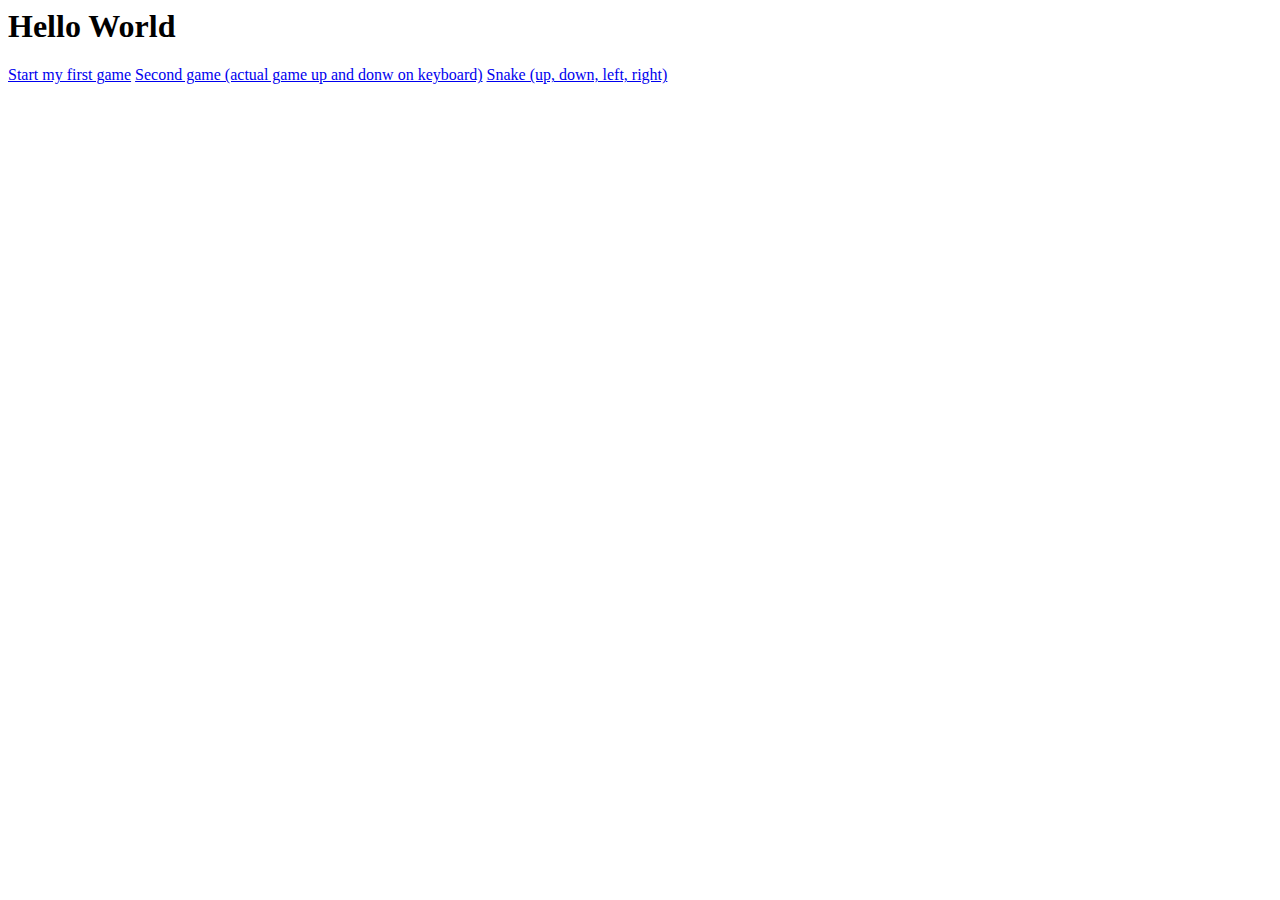
==== index.html @ 864d76a1 "added game of snake.js" ====
<html>
    <head>
        <meta charset="utf-8" />
        <title>My Git Hub page</title>
    </head>
    <body>
        <h1>Hello World</h1>
        <a href="pokus1.html">Start my first game</a> 
        <a href="pokus2.html">Second game (actual game up and donw on keyboard)</a> 
        <a href="pokus3.html">Snake (up, down, left, right)</a> 
    </body>
</html>
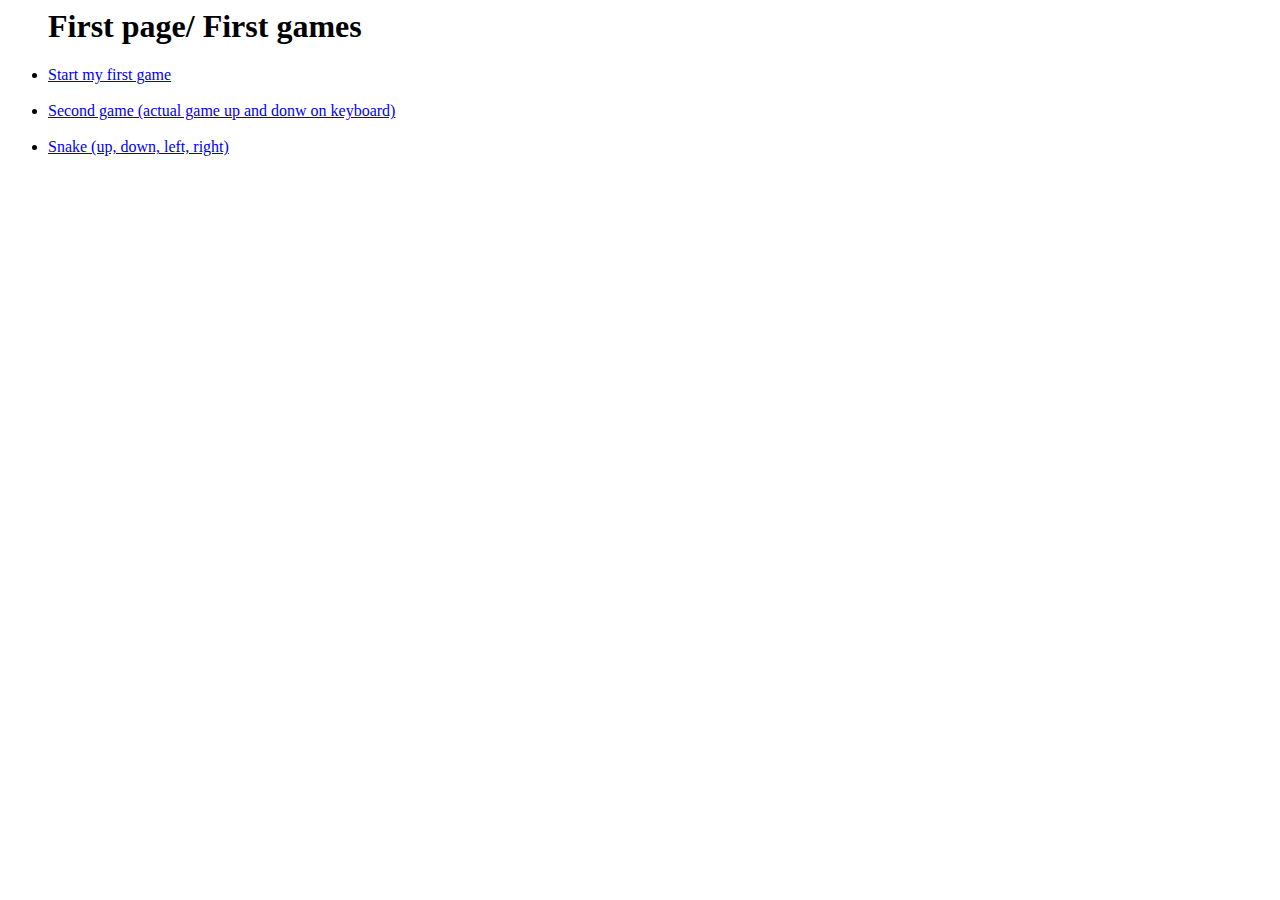
==== commit 0bb07bfa: "changed look of first page" ====
--- a/index.html
+++ b/index.html
@@ -4,9 +4,11 @@
         <title>My Git Hub page</title>
     </head>
     <body>
-        <h1>Hello World</h1>
-        <a href="pokus1.html">Start my first game</a> 
-        <a href="pokus2.html">Second game (actual game up and donw on keyboard)</a> 
-        <a href="pokus3.html">Snake (up, down, left, right)</a> 
+        <ul>
+        <h1>First page/ First games</h1>
+        <li><a href="pokus1.html">Start my first game</a> </li></br>
+        <li><a href="pokus2.html">Second game (actual game up and donw on keyboard)</a></li></br> 
+        <li><a href="pokus3.html">Snake (up, down, left, right)</a> </li></br>
+        </ul>
     </body>
 </html>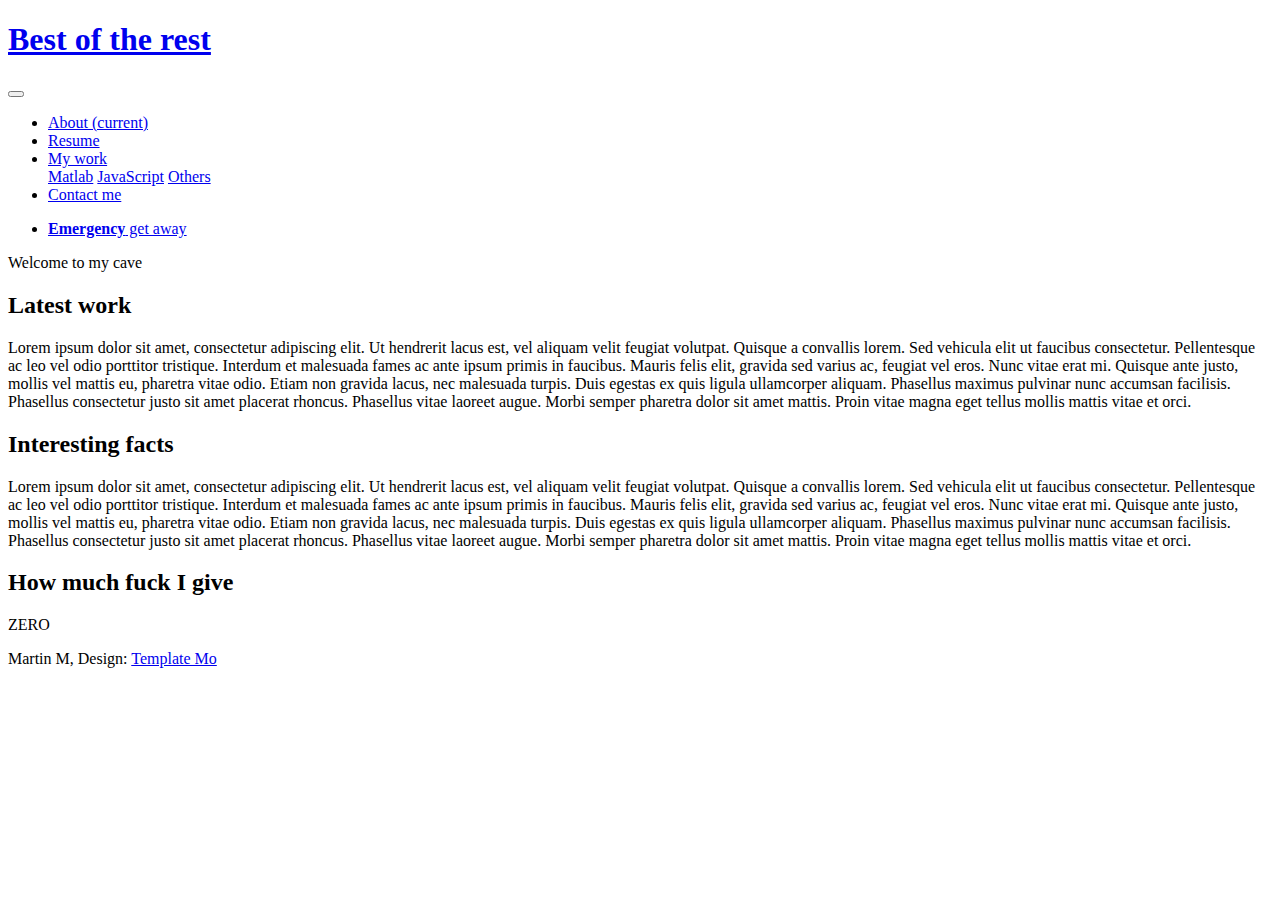
==== commit 7d64bfc9: "initial commit of new pages" ====
--- a/index.html
+++ b/index.html
@@ -1,14 +1,134 @@
-<html>
-    <head>
-        <meta charset="utf-8" />
-        <title>My Git Hub page</title>
-    </head>
-    <body>
-        <ul>
-        <h1>First page/ First games</h1>
-        <li><a href="pokus1.html">Start my first game</a> </li></br>
-        <li><a href="pokus2.html">Second game (actual game up and donw on keyboard)</a></li></br> 
-        <li><a href="pokus3.html">Snake (up, down, left, right)</a> </li></br>
-        </ul>
-    </body>
+<!DOCTYPE html>
+<html lang="en">
+
+<head>
+    <meta charset="UTF-8">
+    <meta name="viewport" content="width=device-width, initial-scale=1.0">
+    <meta http-equiv="X-UA-Compatible" content="ie=edge">
+    <title>Martin M page</title>
+    <link rel="stylesheet" href="https://fonts.googleapis.com/css?family=Roboto:400,700">
+    <!-- https://fonts.google.com/specimen/Roboto -->
+    <link rel="stylesheet" href="css/fontawesome.min.css">
+    <!-- https://fontawesome.com/ -->
+    <link rel="stylesheet" href="css/bootstrap.min.css">
+    <!-- https://getbootstrap.com/ -->
+    <link rel="stylesheet" href="css/templatemo-style.css">
+    <!--
+	Product Admin CSS Template
+	https://templatemo.com/tm-524-product-admin
+	-->
+</head>
+
+<body id="AboutPage">
+    <div class="" id="home">
+        <nav class="navbar navbar-expand-xl">
+            <div class="container h-100">
+                <a class="navbar-brand" href="index.html">
+                    <h1 class="tm-site-title mb-0">Best of the rest</h1>
+                </a>
+                <button class="navbar-toggler ml-auto mr-0" type="button" data-toggle="collapse" data-target="#navbarSupportedContent"
+                    aria-controls="navbarSupportedContent" aria-expanded="false" aria-label="Toggle navigation">
+                    <i class="fas fa-bars tm-nav-icon"></i>
+                </button>
+
+                <div class="collapse navbar-collapse" id="navbarSupportedContent">
+                    <ul class="navbar-nav mx-auto h-100">
+                        <li class="nav-item">
+                            <a class="nav-link active" href="#">
+                                <i class="fas fa-user"></i>
+                                About
+                                <span class="sr-only">(current)</span>
+                            </a>
+                        </li>
+                        
+                        <li class="nav-item">
+                            <a class="nav-link" href="resume.html">
+                                <i class="fas fa-file-alt"></i>
+                                Resume
+                            </a>
+                        </li>
+                        <li class="nav-item dropdown">
+
+                            <a class="nav-link dropdown-toggle" href="#" id="navbarDropdown" role="button" data-toggle="dropdown"
+                                aria-haspopup="true" aria-expanded="false">
+                                <i class="fas fa-cog"></i>
+                                <span>
+                                    My work <i class="fas fa-angle-down"></i>
+                                </span>
+                            </a>
+                            <div class="dropdown-menu" aria-labelledby="navbarDropdown">
+                                <a class="dropdown-item" href="matlab.html">Matlab</a>
+                                <a class="dropdown-item" href="#">JavaScript</a>
+                                <a class="dropdown-item" href="#">Others</a>
+                            </div>
+                        </li>
+                        <li class="nav-item">
+                            <a class="nav-link" href="contactMe.html">
+                                <i class="far fa-user"></i>
+                                Contact me
+                            </a>
+                        </li>
+                    </ul>
+                    <ul class="navbar-nav">
+                        <li class="nav-item">
+                            <a class="nav-link d-block" href="https://www.google.com/search?q=sleepy+cute+cats&tbm=isch&ved=2ahUKEwihsr_kl_vuAhUMihoKHTbCCQUQ2-cCegQIABAA&oq=sleepy+cute+cats&gs_lcp=CgNpbWcQAzIECAAQEzoICAAQBxAeEBM6BggAEAcQHjoICAAQCBAHEB5QhFBY3GFg3GNoAXAAeACAAWKIAbEEkgEBOJgBAKABAaoBC2d3cy13aXotaW1nwAEB&sclient=img&ei=120yYOHqJ4yUaraEpyg&bih=1086&biw=1920&client=firefox-b-d">
+                                <b>Emergency</b> get away
+                            </a>
+                        </li>
+                    </ul>
+                </div>
+            </div>
+
+        </nav>
+        <div class="container">
+            <div class="row">
+                <div class="col">
+                    <p class="text-white mt-5 mb-5">Welcome to my cave</p>
+                </div>
+            </div>
+            <!-- row -->
+            <div class="row tm-content-row">
+                <div class="col-sm-12 col-md-12 col-lg-6 col-xl-6 tm-block-col">
+                    <div class="tm-bg-primary-dark tm-block">
+                        <h2 class="tm-block-title">Latest work</h2>
+                        <p class="text-white mt-5 mb-5">Lorem ipsum dolor sit amet, consectetur adipiscing elit. Ut hendrerit lacus est, vel aliquam velit feugiat volutpat. Quisque a convallis lorem. Sed vehicula elit ut faucibus consectetur. Pellentesque ac leo vel odio porttitor tristique. Interdum et malesuada fames ac ante ipsum primis in faucibus. Mauris felis elit, gravida sed varius ac, feugiat vel eros. Nunc vitae erat mi. Quisque ante justo, mollis vel mattis eu, pharetra vitae odio. Etiam non gravida lacus, nec malesuada turpis. Duis egestas ex quis ligula ullamcorper aliquam. Phasellus maximus pulvinar nunc accumsan facilisis. Phasellus consectetur justo sit amet placerat rhoncus. Phasellus vitae laoreet augue. Morbi semper pharetra dolor sit amet mattis. Proin vitae magna eget tellus mollis mattis vitae et orci. </p>
+                    </div>
+                </div>
+                <div class="col-sm-12 col-md-12 col-lg-6 col-xl-6 tm-block-col">
+                    <div class="tm-bg-primary-dark tm-block">
+                        <h2 class="tm-block-title">Interesting facts</h2>
+                        <p class="text-white mt-5 mb-5">Lorem ipsum dolor sit amet, consectetur adipiscing elit. Ut hendrerit lacus est, vel aliquam velit feugiat volutpat. Quisque a convallis lorem. Sed vehicula elit ut faucibus consectetur. Pellentesque ac leo vel odio porttitor tristique. Interdum et malesuada fames ac ante ipsum primis in faucibus. Mauris felis elit, gravida sed varius ac, feugiat vel eros. Nunc vitae erat mi. Quisque ante justo, mollis vel mattis eu, pharetra vitae odio. Etiam non gravida lacus, nec malesuada turpis. Duis egestas ex quis ligula ullamcorper aliquam. Phasellus maximus pulvinar nunc accumsan facilisis. Phasellus consectetur justo sit amet placerat rhoncus. Phasellus vitae laoreet augue. Morbi semper pharetra dolor sit amet mattis. Proin vitae magna eget tellus mollis mattis vitae et orci. </p>
+                    </div>
+                </div>
+                <div class="col-sm-12 col-md-12 col-lg-6 col-xl-6 tm-block-col">
+                    <div class="tm-bg-primary-dark tm-block tm-block-taller">
+                        <h2 class="tm-block-title">How much fuck I give</h2>
+                        <div id="pieChartContainer">
+                            <p class="text-white mt-5 mb-5">ZERO</p>
+                        </div>                        
+                    </div>
+                </div>
+            </div>
+        </div>
+        <footer class="tm-footer row tm-mt-small">
+            <div class="col-12 font-weight-light">
+                <p class="text-right text-white mb-0 px-4 small">
+                    Martin M,
+                    Design: <a rel="nofollow noopener" href="https://templatemo.com" class="tm-footer-link">Template Mo</a>
+                </p>
+            </div>
+        </footer>
+    </div>
+
+    <script src="js/jquery-3.3.1.min.js"></script>
+    <!-- https://jquery.com/download/ -->
+    <script src="js/moment.min.js"></script>
+    <!-- https://momentjs.com/ -->
+    <script src="js/Chart.min.js"></script>
+    <!-- http://www.chartjs.org/docs/latest/ -->
+    <script src="js/bootstrap.min.js"></script>
+    <!-- https://getbootstrap.com/ -->
+    <script src="js/tooplate-scripts.js"></script>
+</body>
+
 </html>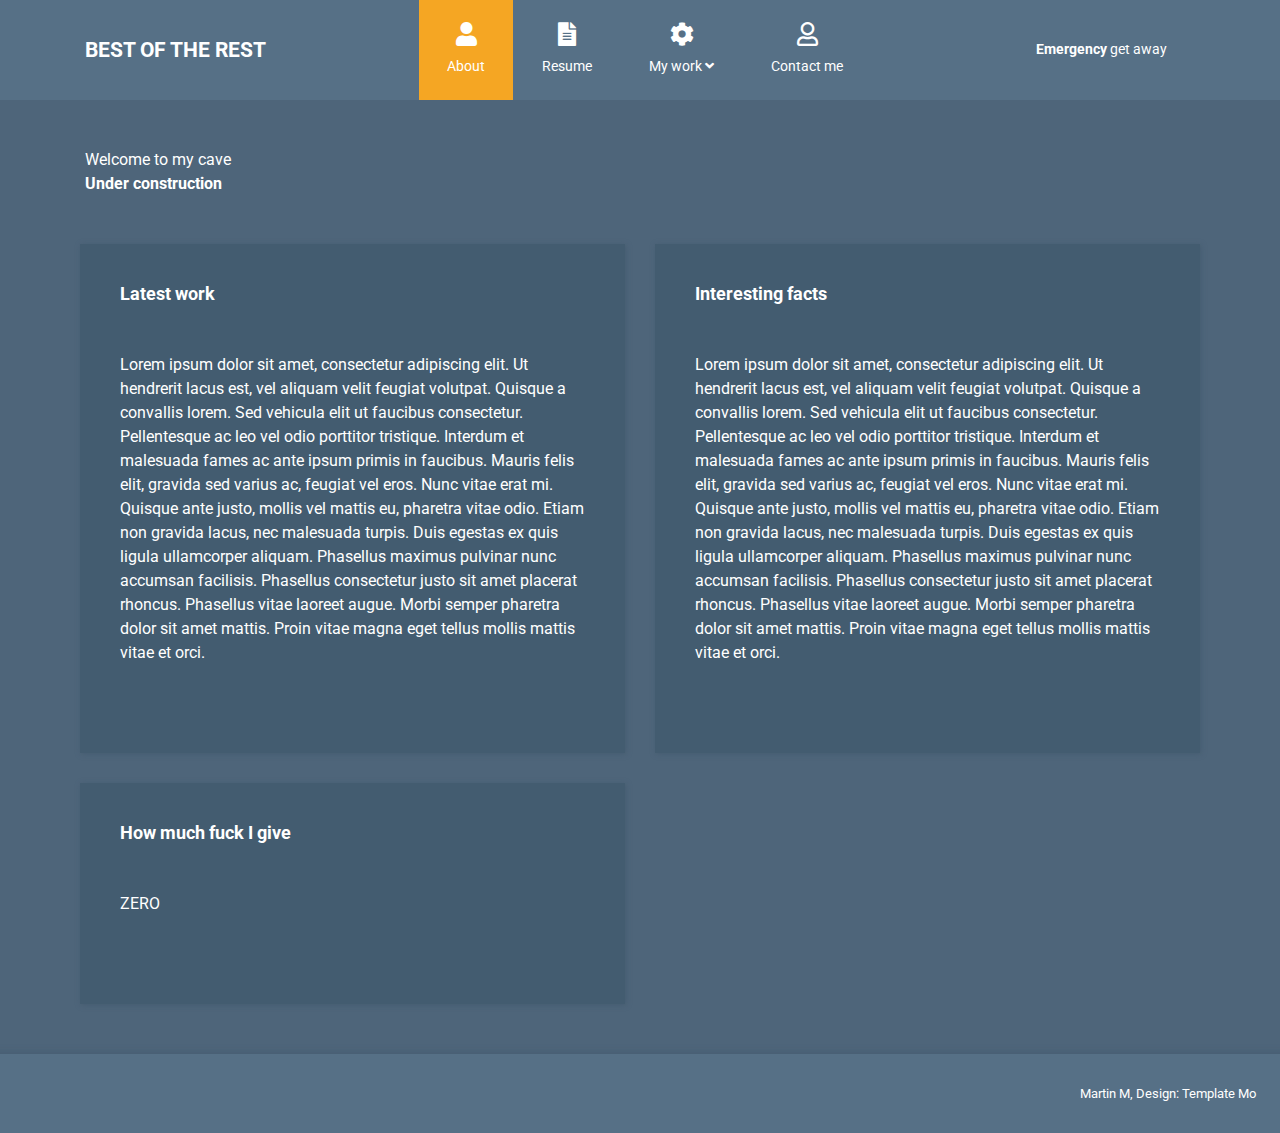
==== commit efdcc4e6: "added contact form and now testing it" ====
--- a/index.html
+++ b/index.html
@@ -83,7 +83,7 @@
         <div class="container">
             <div class="row">
                 <div class="col">
-                    <p class="text-white mt-5 mb-5">Welcome to my cave</p>
+                    <p class="text-white mt-5 mb-5">Welcome to my cave<br><b>Under construction</b> </p>
                 </div>
             </div>
             <!-- row -->
--- a/css/templatemo-style.css
+++ b/css/templatemo-style.css
@@ -0,0 +1,709 @@
+/*
+
+Product Admin CSS Template
+
+https://templatemo.com/tm-524-product-admin
+
+*/
+
+html {
+  font-size: 16px;
+  overflow-x: hidden;
+}
+body {
+  font-family: Roboto, Helvetica, Arial, sans-serif;
+  background-color: #4e657a;
+  overflow-x: hidden;
+}
+a {
+  transition: all 0.3s ease;
+}
+a:focus,
+a:hover {
+  text-decoration: none;
+}
+button:focus {
+  outline: 0;
+}
+.navbar-brand {
+  display: flex;
+  align-items: center;
+}
+.tm-site-icon {
+  color: #656565;
+}
+.tm-site-title {
+  display: inline-block;
+  text-transform: uppercase;
+  font-size: 1.3rem;
+  font-weight: 700;
+  color: #fff;
+}
+.navbar {
+  height: 100px;
+  background-color: #567086;
+  padding: 0;
+}
+.navbar .container {
+  position: relative;
+}
+.tm-logout-icon {
+  font-size: 1.5em;
+}
+.tm-mt-big {
+  margin-top: 57px;
+}
+.tm-mb-big {
+  margin-bottom: 60px;
+}
+.tm-mt-small {
+  margin-top: 20px;
+}
+.tm-block-col {
+  margin-bottom: 30px;
+}
+.tm-block {
+  padding: 40px;
+  -webkit-box-shadow: 1px 1px 5px 0 #455c71;
+  -moz-box-shadow: 1px 1px 5px 0 #455c71;
+  box-shadow: 1px 1px 5px 0 #455c71;
+  min-height: 150px;
+  height: 100%;
+  max-height: 800px;
+}
+.tm-block-avatar,
+.tm-block-settings {
+  max-height: none;
+}
+.tm-block-avatar {
+  height: auto;
+}
+.tm-block-h-auto {
+  min-height: 1px;
+  max-height: none;
+  height: auto;
+}
+.tm-block-scroll {
+  overflow-y: scroll;
+}
+.tm-block-overflow {
+  overflow: hidden;
+}
+.tm-block-title {
+  font-size: 1.1rem;
+  font-weight: 700;
+  color: #fff;
+  margin-bottom: 30px;
+}
+.nav-link {
+  color: #fff;
+  height: 100%;
+  display: flex;
+  align-items: center;
+  justify-content: center;
+  flex-direction: column;
+  font-size: 90%;
+}
+.nav-link > i {
+  margin-bottom: 10px;
+  margin-right: 0;
+  font-size: 1.5rem;
+}
+.dropdown-item,
+.nav-link {
+  padding: 15px 20px;
+}
+.dropdown-menu {
+  font-size: 90%;
+  color: #fff;
+  background-color: #567086;
+  border-radius: 0;
+  padding-top: 10px;
+  padding-bottom: 10px;
+  min-width: auto;
+}
+.dropdown-item {
+  color: #fff;
+  padding: 15px 30px;
+}
+.navbar-nav .active > .nav-link,
+.navbar-nav .nav-link.active {
+  background-color: #f5a623;
+  color: #fff;
+}
+.navbar-nav .nav-link.active i {
+  color: #fff;
+}
+.dropdown-item:focus,
+.dropdown-item:hover {
+  background-color: #567086;
+}
+.navbar-nav a:hover,
+.navbar-nav a:hover i {
+  color: #f5a623;
+}
+.nav-item {
+  text-align: center;
+}
+.nav-item:last-child {
+  margin-right: 0;
+}
+.dropdown-toggle::after {
+  display: none;
+}
+.dropdown-menu {
+  margin-top: 0;
+  border: 0;
+}
+.tm-content-row {
+  justify-content: space-between;
+  margin-left: -20px;
+  margin-right: -20px;
+}
+.tm-col {
+  padding-left: 20px;
+  padding-right: 20px;
+  margin-bottom: 50px;
+}
+.tm-col-big {
+  width: 39%;
+}
+.tm-col-small {
+  width: 21.95%;
+}
+.tm-gray-circle {
+  width: 80px;
+  height: 80px;
+  background-color: #aaa;
+  border-radius: 50%;
+  margin-right: 15px;
+}
+.tm-notification-items {
+  overflow-y: scroll;
+  height: 90%;
+}
+.tm-notification-item {
+  padding: 15px;
+  background-color: #4e657a;
+  color: #fff;
+  font-size: 95%;
+  margin-bottom: 15px;
+}
+.tm-notification-item:last-child {
+  margin-bottom: 0;
+}
+.tm-notification-link {
+  color: #f5a623;
+}
+.tm-text-color-secondary {
+  color: #bdcbd8;
+}
+.tm-small {
+  font-size: 90%;
+}
+.table {
+  background-color: #50697f;
+  color: #fff;
+  font-size: 85%;
+  margin-bottom: 0;
+}
+thead {
+  background-color: #486177;
+  color: #fff;
+}
+.table thead th {
+  border-bottom: 0;
+}
+.tm-status-circle {
+  display: inline-block;
+  margin-right: 5px;
+  vertical-align: middle;
+  width: 5px;
+  height: 5px;
+  border-radius: 50%;
+  margin-top: -3px;
+}
+.moving {
+  background-color: #9be64d;
+  box-shadow: 0 0 8px #9be64d, inset 0 0 8px #9be64d;
+}
+.pending {
+  background-color: #efc54b;
+  box-shadow: 0 0 8px #efc54b, inset 0 0 8px #efc54b;
+}
+.cancelled {
+  background-color: #da534f;
+  box-shadow: 0 0 8px #da534f, inset 0 0 8px #da534f;
+}
+.tm-avatar {
+  width: 345px;
+}
+.tm-avatar-container {
+  position: relative;
+  cursor: pointer;
+  display: flex;
+  align-items: center;
+  flex-direction: column;
+}
+.tm-avatar-delete-link {
+  position: absolute;
+  left: 50%;
+  top: 50%;
+  margin-left: -25px;
+  margin-top: -25px;
+  z-index: 1000;
+  padding: 14px;
+  border-radius: 50%;
+  background-color: rgba(57, 78, 100, 0.7);
+  display: inline-block;
+  width: 50px;
+  height: 50px;
+  text-align: center;
+  display: none;
+  transition: all 0.2s ease;
+}
+.tm-avatar-container:hover .tm-avatar-delete-link {
+  display: block;
+}
+.tm-col-avatar {
+  max-width: 425px;
+  width: 37%;
+  padding-left: 15px;
+  padding-right: 15px;
+}
+.tm-col-account-settings {
+  max-width: 822px;
+  width: 63%;
+  padding-left: 15px;
+  padding-right: 15px;
+}
+.form-control {
+  background-color: #54657d;
+  color: #fff;
+  border: 0;
+}
+.form-control:focus {
+  background-color: #60738e;
+  color: #fff;
+  border-color: transparent;
+  box-shadow: 0 0 0 0.1rem rgb(180, 206, 233, 0.5);
+}
+.form-group label {
+  color: #fff;
+  margin-bottom: 10px;
+}
+.tm-hide-sm {
+  display: block;
+}
+.tm-list-group {
+  counter-reset: myOrderedListItemsCounter;
+  padding-left: 0;
+}
+.tm-list-group > li {
+  list-style-type: none;
+  position: relative;
+  cursor: pointer;
+  transition: all 0.3s ease;
+  padding: 8px;
+}
+.tm-list-group > li:hover {
+  color: #0266c4;
+}
+.tm-list-group > li:before {
+  counter-increment: myOrderedListItemsCounter;
+  content: counter(myOrderedListItemsCounter) ".";
+  margin-right: 0.5em;
+}
+.tm-list {
+  padding-left: 30px;
+}
+.tm-list > li {
+  margin-bottom: 20px;
+}
+.form-control {
+  padding: 19px 18px;
+  border-radius: 0;
+  height: 50px;
+}
+.form-group {
+  margin-bottom: 15px;
+}
+.btn {
+  border-radius: 0;
+  padding: 13px 28px;
+  transition: all 0.2s ease;
+  max-width: 100%;
+}
+.btn-small {
+  padding: 10px 24px;
+}
+.btn-primary {
+  color: #fff;
+  background-color: #f5a623;
+  border: 2px solid #f5a623;
+  font-size: 90%;
+  font-weight: 600;
+}
+.btn-primary:active,
+.btn-primary:hover {
+  color: #f5a623;
+  background-color: transparent;
+  border: 2px solid #f5a623;
+}
+.custom-file-input {
+  cursor: pointer;
+}
+.custom-file-label {
+  border-radius: 0;
+}
+.table td,
+.table th {
+  border-top: 1px solid #415a70;
+  padding: 15px 25px;
+  vertical-align: middle;
+}
+.tm-table-small td,
+.tm-table-small th {
+  padding-left: 12px;
+  padding-right: 12px;
+}
+.table-hover tbody tr {
+  transition: all 0.2s ease;
+}
+.table-hover tbody tr:hover {
+  color: #a0c0de;
+}
+.tm-bg-primary-dark {
+  background-color: #435c70;
+}
+.tm-bg-gray {
+  background-color: rgba(0, 0, 0, 0.05);
+}
+.tm-table-mt {
+  margin-top: 66px;
+}
+.page-item:first-child .page-link {
+  border-top-left-radius: 0;
+  border-bottom-left-radius: 0;
+}
+.page-item:last-child .page-link {
+  border-top-right-radius: 0;
+  border-bottom-right-radius: 0;
+}
+.page-link {
+  padding: 12px 18px;
+}
+.page-link,
+.page-link:hover {
+  color: #000;
+}
+.page-item {
+  margin-right: 18px;
+}
+.page-item:last-child {
+  margin-right: 0;
+}
+.page-item.active .page-link {
+  background-color: #e9ecef;
+  border-color: #dee2e6;
+  color: #000;
+}
+input[type="checkbox"] {
+  cursor: pointer;
+  -webkit-appearance: none;
+  appearance: none;
+  background-color: #394e64;
+  background-position: center;
+  border-radius: 50%;
+  box-sizing: border-box;
+  position: relative;
+  box-sizing: content-box;
+  width: 24px;
+  height: 24px;
+  transition: all 0.1s linear;
+}
+input[type="checkbox"]:checked {
+  background: url(../img/check-mark.png) #394e64 center no-repeat;
+}
+input[type="checkbox"]:focus {
+  outline: 0 none;
+  box-shadow: none;
+}
+.tm-block-products {
+  min-height: 725px;
+}
+.tm-block-product-categories {
+  min-height: 650px;
+}
+.tm-product-table-container {
+  max-height: 465px;
+  margin-bottom: 15px;
+  overflow-y: scroll;
+}
+.tm-product-table tr {
+  font-weight: 600;
+}
+.tm-product-name {
+  font-size: 0.95rem;
+  font-weight: 600;
+}
+.tm-product-delete-icon {
+  font-size: 1.1rem;
+  color: #fff;
+}
+.tm-product-delete-link {
+  padding: 10px;
+  border-radius: 50%;
+  background-color: #394e64;
+  display: inline-block;
+  width: 40px;
+  height: 40px;
+  text-align: center;
+}
+.tm-product-delete-link:hover .tm-product-delete-icon {
+  color: #6d8ca6;
+}
+.custom-select {
+  width: 100%;
+  border: none;
+  color: #acc6de;
+  height: 50px;
+  -webkit-appearance: none;
+  -moz-appearance: none;
+  -ms-appearance: none;
+  -o-appearance: none;
+  appearance: none;
+  -webkit-border-radius: 0;
+  -moz-border-radius: 0;
+  -ms-border-radius: 0;
+  -o-border-radius: 0;
+  border-radius: 0;
+  padding: 15px;
+  background: url(../img/arrow-down.png) 98% no-repeat #50657b;
+}
+.custom-select:focus {
+  outline: 0;
+}
+.tm-trash-icon {
+  color: #6e6c6c;
+  cursor: pointer;
+}
+.tm-trash-icon:hover {
+  color: #9f1321;
+}
+.tm-footer {
+  background-color: #567086;
+  padding-top: 30px;
+  padding-bottom: 30px;
+  -webkit-box-shadow: 0 -3px 5px 0 rgba(69, 92, 113, 0.59);
+  -moz-box-shadow: 0 -3px 5px 0 rgba(69, 92, 113, 0.59);
+  box-shadow: 0 -3px 5px 0 rgba(69, 92, 113, 0.59);
+}
+.custom-select {
+  height: 50px;
+  border-radius: 0;
+}
+.tm-product-img-dummy {
+  max-width: 100%;
+  height: 240px;
+  display: flex;
+  align-items: center;
+  justify-content: center;
+  color: #fff;
+  background: #aaa;
+}
+.tm-product-img-edit {
+  max-width: 100%;
+  position: relative;
+}
+.tm-product-img-edit i {
+  display: none;
+  position: absolute;
+}
+.tm-product-img-edit:hover i {
+  display: block;
+}
+.tm-upload-icon {
+  background: #455c71;
+  width: 55px;
+  height: 55px;
+  border-radius: 50%;
+  text-align: center;
+  padding-top: 15px;
+  font-size: 22px;
+}
+.tm-login-col {
+  max-width: 470px;
+}
+.navbar-toggler {
+  border-color: #708da8;
+  box-shadow: rgba(255, 255, 255, 0.1) 0 1px 1px 2px;
+  border-radius: 0;
+  padding: 10px 15px;
+  transition: all 0.2s ease;
+}
+.navbar-toggler:hover {
+  border-color: #f5a623;
+  color: #f5a623;
+}
+.tm-nav-icon {
+  color: #fff;
+}
+.navbar-toggler:hover .tm-nav-icon {
+  color: #f5a623;
+}
+::-webkit-scrollbar {
+  width: 8px;
+  height: 8px;
+}
+::-webkit-scrollbar-track {
+  background: #394f62;
+}
+::-webkit-scrollbar-thumb {
+  background: #6d8da6;
+}
+::-webkit-scrollbar-thumb:hover {
+  background: #8ab5d6;
+}
+
+.tm-footer-link {
+  color: white;
+}
+
+.tm-footer-link:hover,
+.tm-footer-link:focus {
+  color: #aacbea;
+}
+
+@media (min-width: 1200px) {
+  .navbar-expand-xl .navbar-nav .nav-link {
+    padding-left: 28px;
+    padding-right: 28px;
+  }
+  .navbar-collapse {
+    height: 100%;
+  }
+}
+@media (min-width: 992px) {
+  .navbar-expand-lg .navbar-nav .nav-link {
+    padding: 15px 20px;
+  }
+}
+@media (max-width: 1275px) and (min-width: 1200px) {
+  .nav-item {
+    margin-right: 15px;
+  }
+}
+@media (max-width: 1350px) {
+  .nav-item {
+    margin-right: 1px;
+  }
+}
+@media (max-width: 1199px) {
+  .tm-col-big,
+  .tm-col-small {
+    width: 49.65%;
+  }
+  .navbar-collapse {
+    padding: 0;
+    box-shadow: rgba(255, 255, 255, 0.1) 0 1px 1px 1px;
+    position: absolute;
+    top: 72px;
+    right: 20px;
+    width: 200px;
+    z-index: 1000;
+  }
+  .dropdown-menu {
+    text-align: center;
+  }
+  .nav-link {
+    color: #fff;
+    background-color: #567086;
+    padding: 15px;
+    flex-direction: row;
+  }
+  .nav-link > i {
+    font-size: 1rem;
+    margin-right: 10px;
+    margin-bottom: 0;
+  }
+  .nav-item {
+    margin-right: 0;
+  }
+  .tm-block-taller {
+    max-height: 520px;
+  }
+}
+@media (max-width: 1199.98px) {
+  .navbar-expand-xl > .container,
+  .navbar-expand-xl > .container-fluid {
+    padding-left: 15px;
+    padding-right: 15px;
+  }
+  .navbar-collapse {
+    right: 15px;
+  }
+}
+@media (max-width: 991px) {
+  .tm-col-big,
+  .tm-col-small {
+    width: 100%;
+    min-height: 383px;
+    height: auto;
+  }
+  .tm-block {
+    padding: 30px;
+  }
+}
+@media (max-width: 767px) {
+  .tm-col-account-settings,
+  .tm-col-avatar {
+    width: 100%;
+    max-width: 100%;
+  }
+  .tm-block-avatar {
+    display: flex;
+    flex-direction: column;
+  }
+  .tm-avatar {
+    align-self: center;
+  }
+  .tm-hide-sm {
+    display: none;
+  }
+}
+@media (max-width: 633px) {
+  .page-item {
+    margin-top: 10px;
+  }
+  .custom-select {
+    background-position: 96%;
+  }
+}
+@media (max-width: 574px) {
+  .navbar-collapse {
+    top: 47px;
+  }
+  .navbar {
+    height: 50px;
+  }
+  .tm-site-title {
+    font-size: 1.4rem;
+    margin-left: 7px;
+  }
+  .tm-site-icon {
+    font-size: 2em;
+  }
+}
+@media (max-width: 480px) {
+  .tm-mt-big {
+    margin-top: 45px;
+  }
+  .tm-mb-big {
+    margin-bottom: 45px;
+  }
+  #barChart,
+  #lineChart {
+    max-height: 350px;
+  }
+}
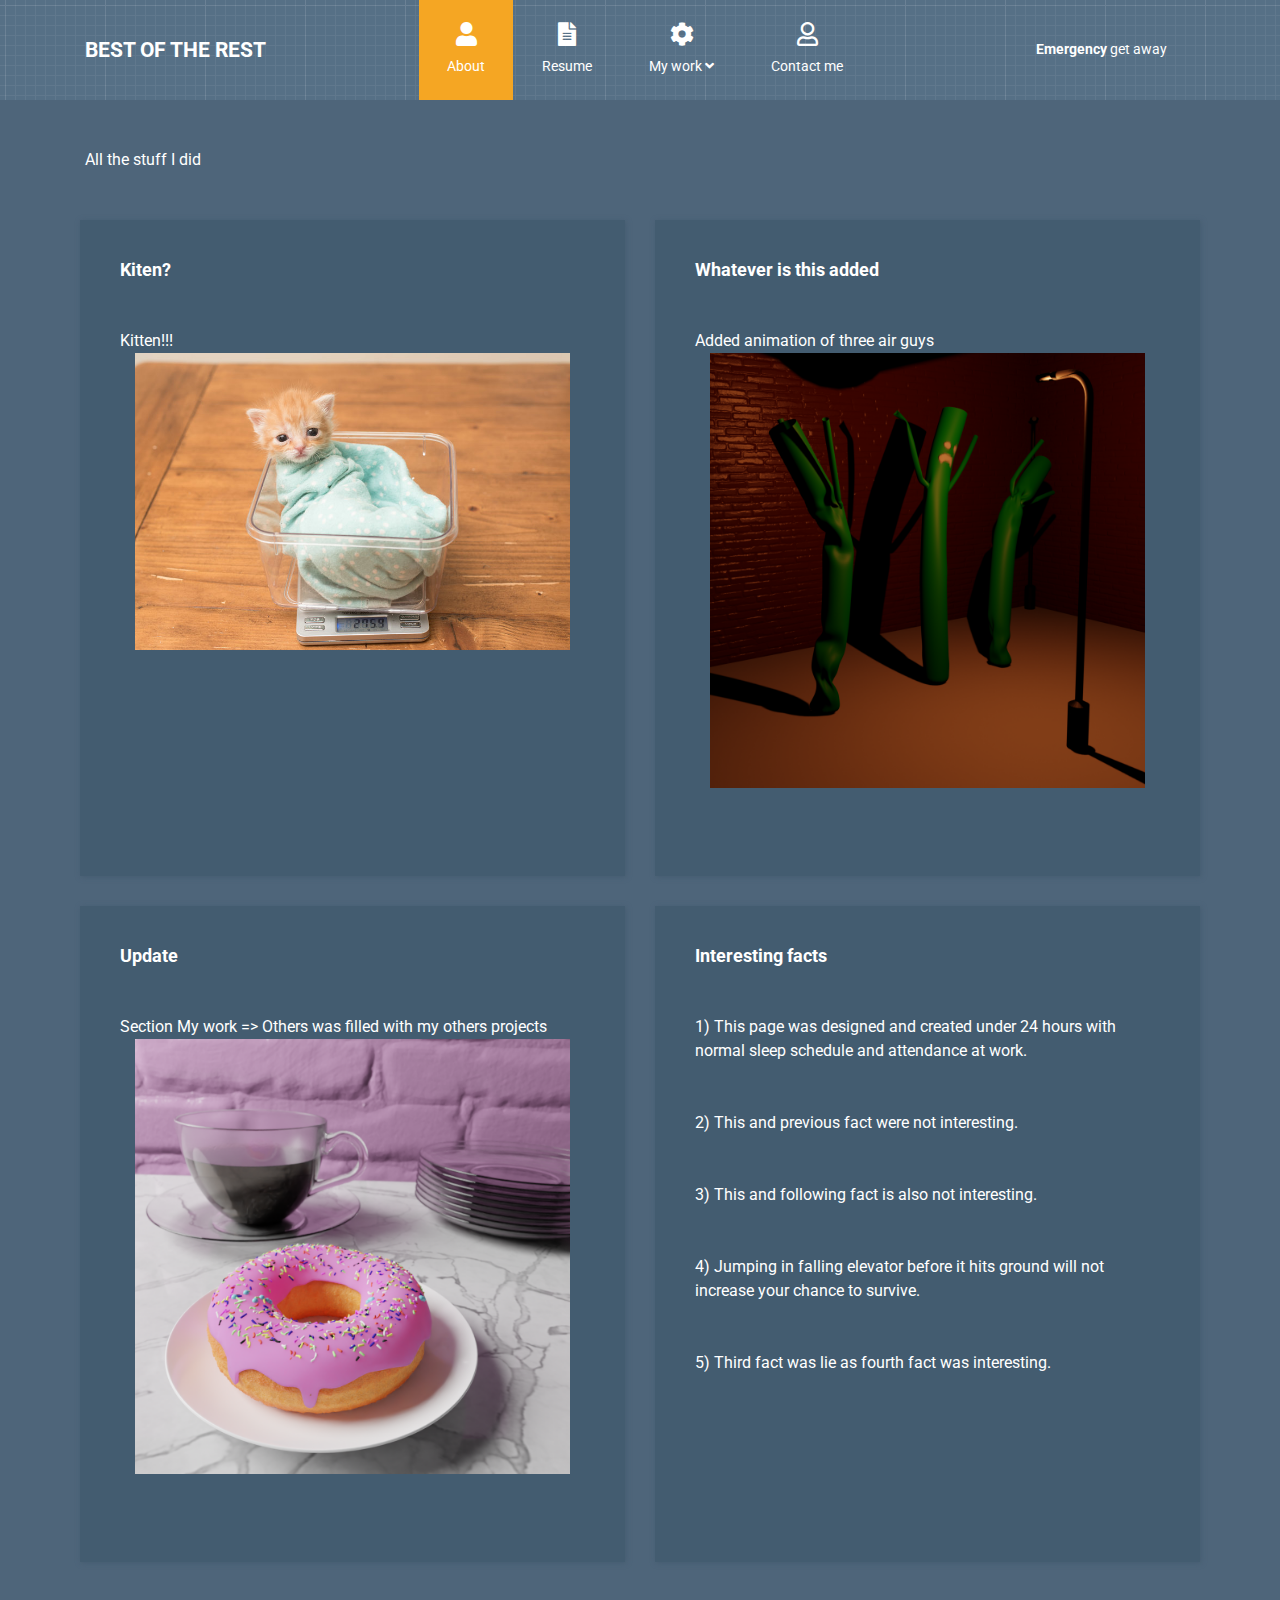
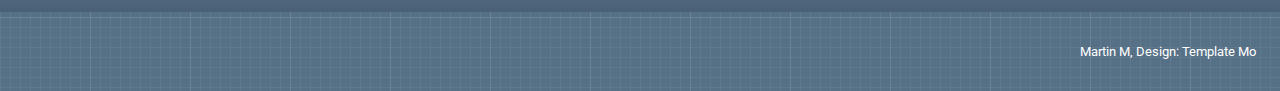
==== commit 6102ea19: "new pages added as more content(slender man, donuts, facts, ) is added" ====
--- a/index.html
+++ b/index.html
@@ -58,8 +58,8 @@
                             </a>
                             <div class="dropdown-menu" aria-labelledby="navbarDropdown">
                                 <a class="dropdown-item" href="matlab.html">Matlab</a>
-                                <a class="dropdown-item" href="#">JavaScript</a>
-                                <a class="dropdown-item" href="#">Others</a>
+                                <a class="dropdown-item" href="jvscript.html">JavaScript</a>
+                                <a class="dropdown-item" href="others.html">Others</a>
                             </div>
                         </li>
                         <li class="nav-item">
@@ -83,28 +83,36 @@
         <div class="container">
             <div class="row">
                 <div class="col">
-                    <p class="text-white mt-5 mb-5">Welcome to my cave<br><b>Under construction</b> </p>
+                    <p class="text-white mt-5 mb-5">All the stuff I did<br></p>
                 </div>
             </div>
             <!-- row -->
             <div class="row tm-content-row">
                 <div class="col-sm-12 col-md-12 col-lg-6 col-xl-6 tm-block-col">
-                    <div class="tm-bg-primary-dark tm-block">
-                        <h2 class="tm-block-title">Latest work</h2>
-                        <p class="text-white mt-5 mb-5">Lorem ipsum dolor sit amet, consectetur adipiscing elit. Ut hendrerit lacus est, vel aliquam velit feugiat volutpat. Quisque a convallis lorem. Sed vehicula elit ut faucibus consectetur. Pellentesque ac leo vel odio porttitor tristique. Interdum et malesuada fames ac ante ipsum primis in faucibus. Mauris felis elit, gravida sed varius ac, feugiat vel eros. Nunc vitae erat mi. Quisque ante justo, mollis vel mattis eu, pharetra vitae odio. Etiam non gravida lacus, nec malesuada turpis. Duis egestas ex quis ligula ullamcorper aliquam. Phasellus maximus pulvinar nunc accumsan facilisis. Phasellus consectetur justo sit amet placerat rhoncus. Phasellus vitae laoreet augue. Morbi semper pharetra dolor sit amet mattis. Proin vitae magna eget tellus mollis mattis vitae et orci. </p>
+                    <div class="tm-bg-primary-dark tm-block tm-block-taller">
+                        <h2 class="tm-block-title">Kiten?</h2>
+                        <div id="pieChartContainer">
+                            <p class="text-white mt-5 mb-5">Kitten!!!<img src="img/kitten.jpg" class="col-lg-12 "></p>
+                        </div>                        
                     </div>
                 </div>
                 <div class="col-sm-12 col-md-12 col-lg-6 col-xl-6 tm-block-col">
                     <div class="tm-bg-primary-dark tm-block">
-                        <h2 class="tm-block-title">Interesting facts</h2>
-                        <p class="text-white mt-5 mb-5">Lorem ipsum dolor sit amet, consectetur adipiscing elit. Ut hendrerit lacus est, vel aliquam velit feugiat volutpat. Quisque a convallis lorem. Sed vehicula elit ut faucibus consectetur. Pellentesque ac leo vel odio porttitor tristique. Interdum et malesuada fames ac ante ipsum primis in faucibus. Mauris felis elit, gravida sed varius ac, feugiat vel eros. Nunc vitae erat mi. Quisque ante justo, mollis vel mattis eu, pharetra vitae odio. Etiam non gravida lacus, nec malesuada turpis. Duis egestas ex quis ligula ullamcorper aliquam. Phasellus maximus pulvinar nunc accumsan facilisis. Phasellus consectetur justo sit amet placerat rhoncus. Phasellus vitae laoreet augue. Morbi semper pharetra dolor sit amet mattis. Proin vitae magna eget tellus mollis mattis vitae et orci. </p>
+                        <h2 class="tm-block-title">Whatever is this added</h2>
+                        <p class="text-white mt-5 mb-5">Added animation of three air guys<a href="pages/slenderman.html"><img src="img/slender/0155.png" class="col-lg-12 "></a></p>
+                    </div>
+                </div>
+                <div class="col-sm-12 col-md-12 col-lg-6 col-xl-6 tm-block-col">
+                    <div class="tm-bg-primary-dark tm-block">
+                        <h2 class="tm-block-title">Update</h2>
+                        <p class="text-white mt-5 mb-5">Section My work => Others was filled with my others projects<a href="pages/donut.html"><img src="img/donut/donut_tumbnail.png" class="col-lg-12 "></a></p>
                     </div>
                 </div>
                 <div class="col-sm-12 col-md-12 col-lg-6 col-xl-6 tm-block-col">
                     <div class="tm-bg-primary-dark tm-block tm-block-taller">
-                        <h2 class="tm-block-title">How much fuck I give</h2>
+                        <h2 class="tm-block-title">Interesting facts</h2>
                         <div id="pieChartContainer">
-                            <p class="text-white mt-5 mb-5">ZERO</p>
+                            <p class="text-white mt-5 mb-5">1) This page was designed and created under 24 hours with normal sleep schedule and attendance at work.</p><p class="text-white mt-5 mb-5">2) This and previous fact were not interesting.</p><p class="text-white mt-5 mb-5">3) This and following fact is also not interesting.</p><p class="text-white mt-5 mb-5">4) Jumping in falling elevator before it hits ground will not increase your chance to survive.</p><p class="text-white mt-5 mb-5">5) Third fact was lie as fourth fact was interesting.</p>
                         </div>                        
                     </div>
                 </div>
--- a/css/templatemo-style.css
+++ b/css/templatemo-style.css
@@ -1,10 +1,3 @@
-/*
-
-Product Admin CSS Template
-
-https://templatemo.com/tm-524-product-admin
-
-*/
 
 html {
   font-size: 16px;
@@ -40,6 +33,7 @@
   color: #fff;
 }
 .navbar {
+  background-image: url("data:image/svg+xml,%3Csvg xmlns='http://www.w3.org/2000/svg' width='100' height='100' viewBox='0 0 100 100'%3E%3Cg fill-rule='evenodd'%3E%3Cg fill='%23ffffff' fill-opacity='0.12'%3E%3Cpath opacity='.5' d='M96 [base64] 0v-9h-9v9h9zm-10 0v-9h-9v9h9zm-10 0v-9h-9v9h9zm-10 0v-9h-9v9h9zm-10 0v-9h-9v9h9zm-10 0v-9h-9v9h9zm-10 0v-9h-9v9h9zm-10 0v-9h-9v9h9zm-9-10h9v-9h-9v9zm10 0h9v-9h-9v9zm10 0h9v-9h-9v9zm10 0h9v-9h-9v9zm10 0h9v-9h-9v9zm10 0h9v-9h-9v9zm10 0h9v-9h-9v9zm10 0h9v-9h-9v9zm9-10v-9h-9v9h9zm-10 0v-9h-9v9h9zm-10 0v-9h-9v9h9zm-10 0v-9h-9v9h9zm-10 0v-9h-9v9h9zm-10 0v-9h-9v9h9zm-10 0v-9h-9v9h9zm-10 0v-9h-9v9h9zm-9-10h9v-9h-9v9zm10 0h9v-9h-9v9zm10 0h9v-9h-9v9zm10 0h9v-9h-9v9zm10 0h9v-9h-9v9zm10 0h9v-9h-9v9zm10 0h9v-9h-9v9zm10 0h9v-9h-9v9zm9-10v-9h-9v9h9zm-10 0v-9h-9v9h9zm-10 0v-9h-9v9h9zm-10 0v-9h-9v9h9zm-10 0v-9h-9v9h9zm-10 0v-9h-9v9h9zm-10 0v-9h-9v9h9zm-10 0v-9h-9v9h9zm-9-10h9v-9h-9v9zm10 0h9v-9h-9v9zm10 0h9v-9h-9v9zm10 0h9v-9h-9v9zm10 0h9v-9h-9v9zm10 0h9v-9h-9v9zm10 0h9v-9h-9v9zm10 0h9v-9h-9v9zm9-10v-9h-9v9h9zm-10 0v-9h-9v9h9zm-10 0v-9h-9v9h9zm-10 0v-9h-9v9h9zm-10 0v-9h-9v9h9zm-10 0v-9h-9v9h9zm-10 0v-9h-9v9h9zm-10 0v-9h-9v9h9zm-9-10h9v-9h-9v9zm10 0h9v-9h-9v9zm10 0h9v-9h-9v9zm10 0h9v-9h-9v9zm10 0h9v-9h-9v9zm10 0h9v-9h-9v9zm10 0h9v-9h-9v9zm10 0h9v-9h-9v9z'/%3E%3Cpath d='M6 5V0H5v5H0v1h5v94h1V6h94V5H6z'/%3E%3C/g%3E%3C/g%3E%3C/svg%3E");
   height: 100px;
   background-color: #567086;
   padding: 0;
@@ -492,6 +486,7 @@
   color: #9f1321;
 }
 .tm-footer {
+  background-image: url("data:image/svg+xml,%3Csvg xmlns='http://www.w3.org/2000/svg' width='100' height='100' viewBox='0 0 100 100'%3E%3Cg fill-rule='evenodd'%3E%3Cg fill='%23ffffff' fill-opacity='0.12'%3E%3Cpath opacity='.5' d='M96 [base64] 0v-9h-9v9h9zm-10 0v-9h-9v9h9zm-10 0v-9h-9v9h9zm-10 0v-9h-9v9h9zm-10 0v-9h-9v9h9zm-10 0v-9h-9v9h9zm-10 0v-9h-9v9h9zm-10 0v-9h-9v9h9zm-9-10h9v-9h-9v9zm10 0h9v-9h-9v9zm10 0h9v-9h-9v9zm10 0h9v-9h-9v9zm10 0h9v-9h-9v9zm10 0h9v-9h-9v9zm10 0h9v-9h-9v9zm10 0h9v-9h-9v9zm9-10v-9h-9v9h9zm-10 0v-9h-9v9h9zm-10 0v-9h-9v9h9zm-10 0v-9h-9v9h9zm-10 0v-9h-9v9h9zm-10 0v-9h-9v9h9zm-10 0v-9h-9v9h9zm-10 0v-9h-9v9h9zm-9-10h9v-9h-9v9zm10 0h9v-9h-9v9zm10 0h9v-9h-9v9zm10 0h9v-9h-9v9zm10 0h9v-9h-9v9zm10 0h9v-9h-9v9zm10 0h9v-9h-9v9zm10 0h9v-9h-9v9zm9-10v-9h-9v9h9zm-10 0v-9h-9v9h9zm-10 0v-9h-9v9h9zm-10 0v-9h-9v9h9zm-10 0v-9h-9v9h9zm-10 0v-9h-9v9h9zm-10 0v-9h-9v9h9zm-10 0v-9h-9v9h9zm-9-10h9v-9h-9v9zm10 0h9v-9h-9v9zm10 0h9v-9h-9v9zm10 0h9v-9h-9v9zm10 0h9v-9h-9v9zm10 0h9v-9h-9v9zm10 0h9v-9h-9v9zm10 0h9v-9h-9v9zm9-10v-9h-9v9h9zm-10 0v-9h-9v9h9zm-10 0v-9h-9v9h9zm-10 0v-9h-9v9h9zm-10 0v-9h-9v9h9zm-10 0v-9h-9v9h9zm-10 0v-9h-9v9h9zm-10 0v-9h-9v9h9zm-9-10h9v-9h-9v9zm10 0h9v-9h-9v9zm10 0h9v-9h-9v9zm10 0h9v-9h-9v9zm10 0h9v-9h-9v9zm10 0h9v-9h-9v9zm10 0h9v-9h-9v9zm10 0h9v-9h-9v9z'/%3E%3Cpath d='M6 5V0H5v5H0v1h5v94h1V6h94V5H6z'/%3E%3C/g%3E%3C/g%3E%3C/svg%3E");
   background-color: #567086;
   padding-top: 30px;
   padding-bottom: 30px;
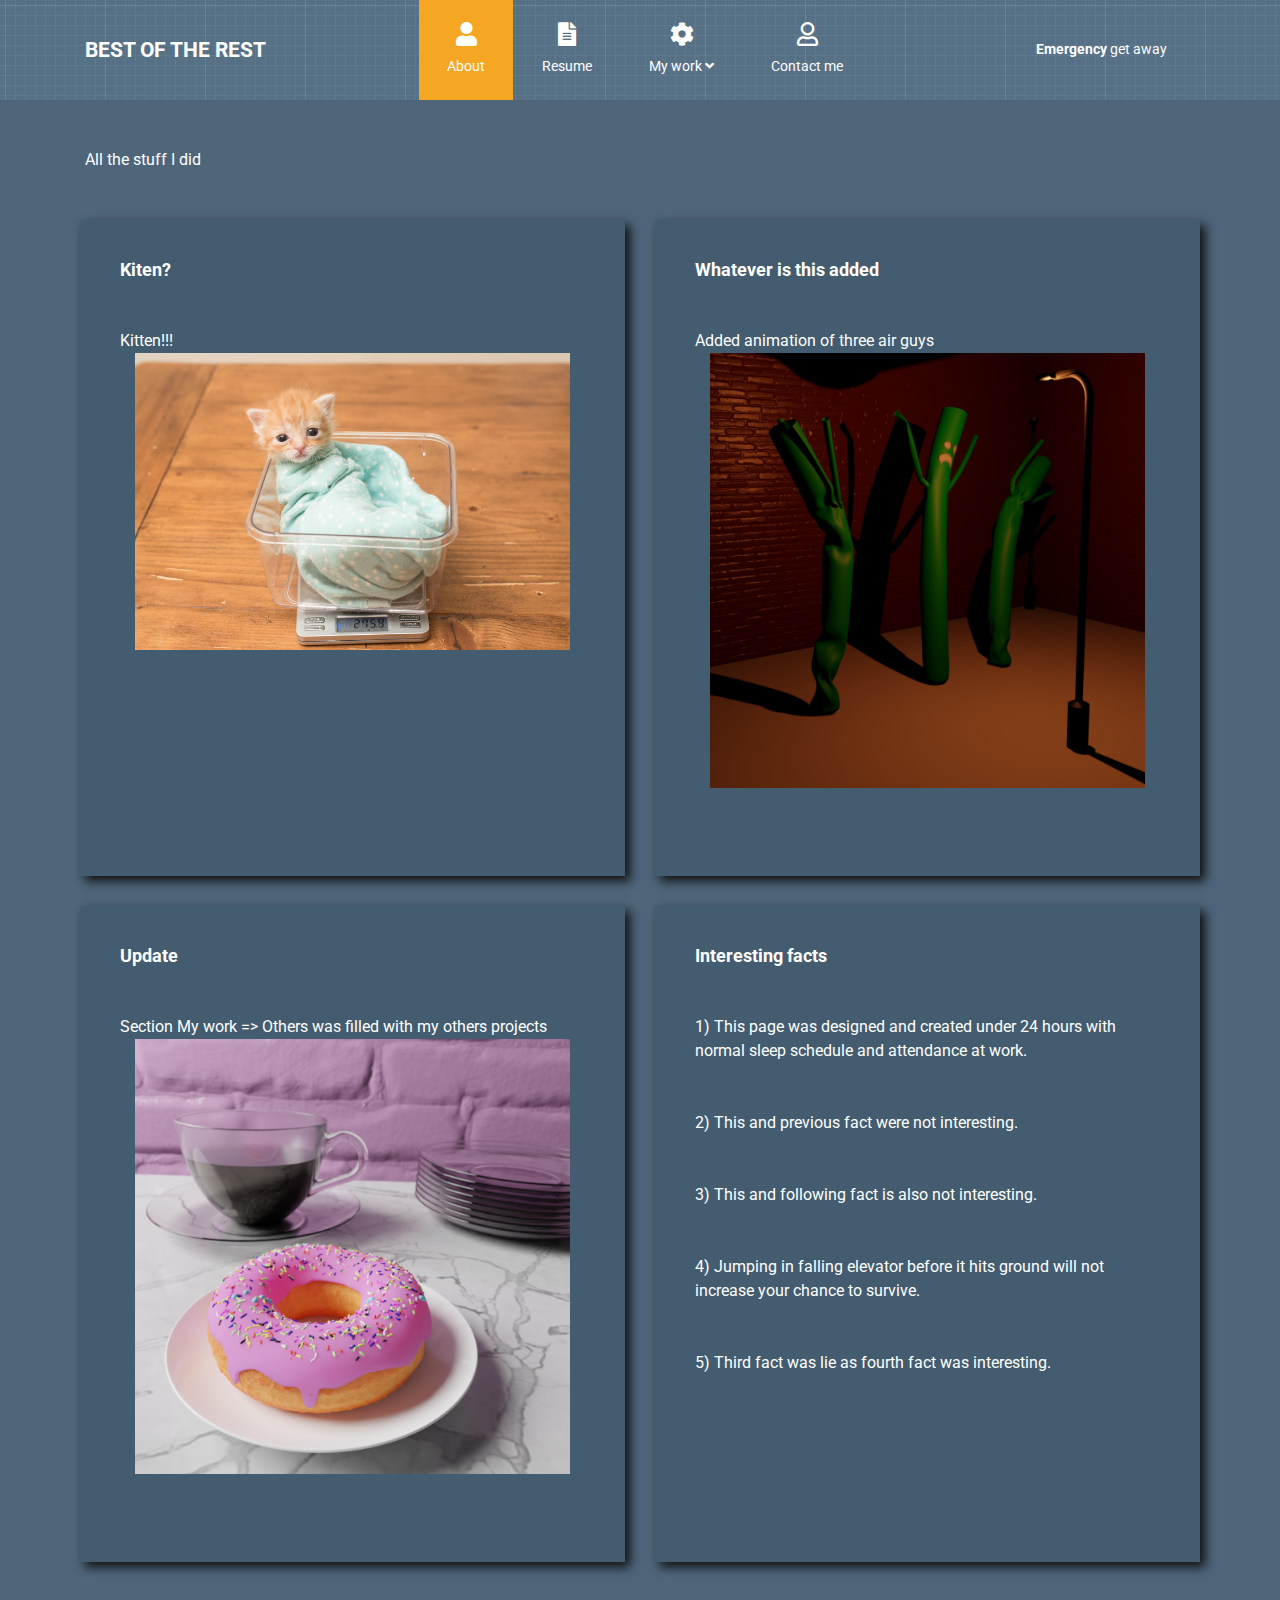
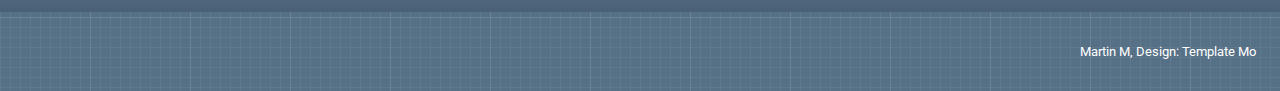
==== commit 7ed5d03c: "quick bug fix so it now works for phones" ====
--- a/index.html
+++ b/index.html
@@ -111,9 +111,7 @@
                 <div class="col-sm-12 col-md-12 col-lg-6 col-xl-6 tm-block-col">
                     <div class="tm-bg-primary-dark tm-block tm-block-taller">
                         <h2 class="tm-block-title">Interesting facts</h2>
-                        <div id="pieChartContainer">
-                            <p class="text-white mt-5 mb-5">1) This page was designed and created under 24 hours with normal sleep schedule and attendance at work.</p><p class="text-white mt-5 mb-5">2) This and previous fact were not interesting.</p><p class="text-white mt-5 mb-5">3) This and following fact is also not interesting.</p><p class="text-white mt-5 mb-5">4) Jumping in falling elevator before it hits ground will not increase your chance to survive.</p><p class="text-white mt-5 mb-5">5) Third fact was lie as fourth fact was interesting.</p>
-                        </div>                        
+                            <p class="text-white mt-5 mb-5">1) This page was designed and created under 24 hours with normal sleep schedule and attendance at work.</p><p class="text-white mt-5 mb-5">2) This and previous fact were not interesting.</p><p class="text-white mt-5 mb-5">3) This and following fact is also not interesting.</p><p class="text-white mt-5 mb-5">4) Jumping in falling elevator before it hits ground will not increase your chance to survive.</p><p class="text-white mt-5 mb-5">5) Third fact was lie as fourth fact was interesting.</p>                      
                     </div>
                 </div>
             </div>
--- a/css/templatemo-style.css
+++ b/css/templatemo-style.css
@@ -59,11 +59,12 @@
 .tm-block {
   padding: 40px;
   -webkit-box-shadow: 1px 1px 5px 0 #455c71;
-  -moz-box-shadow: 1px 1px 5px 0 #455c71;
-  box-shadow: 1px 1px 5px 0 #455c71;
+  -moz-box-shadow: 1px 1px 5px 0 #000000;
+  box-shadow: 5px 5px 10px 0 #101111;
   min-height: 150px;
   height: 100%;
   max-height: 800px;
+  min-width: 460px;
 }
 .tm-block-avatar,
 .tm-block-settings {
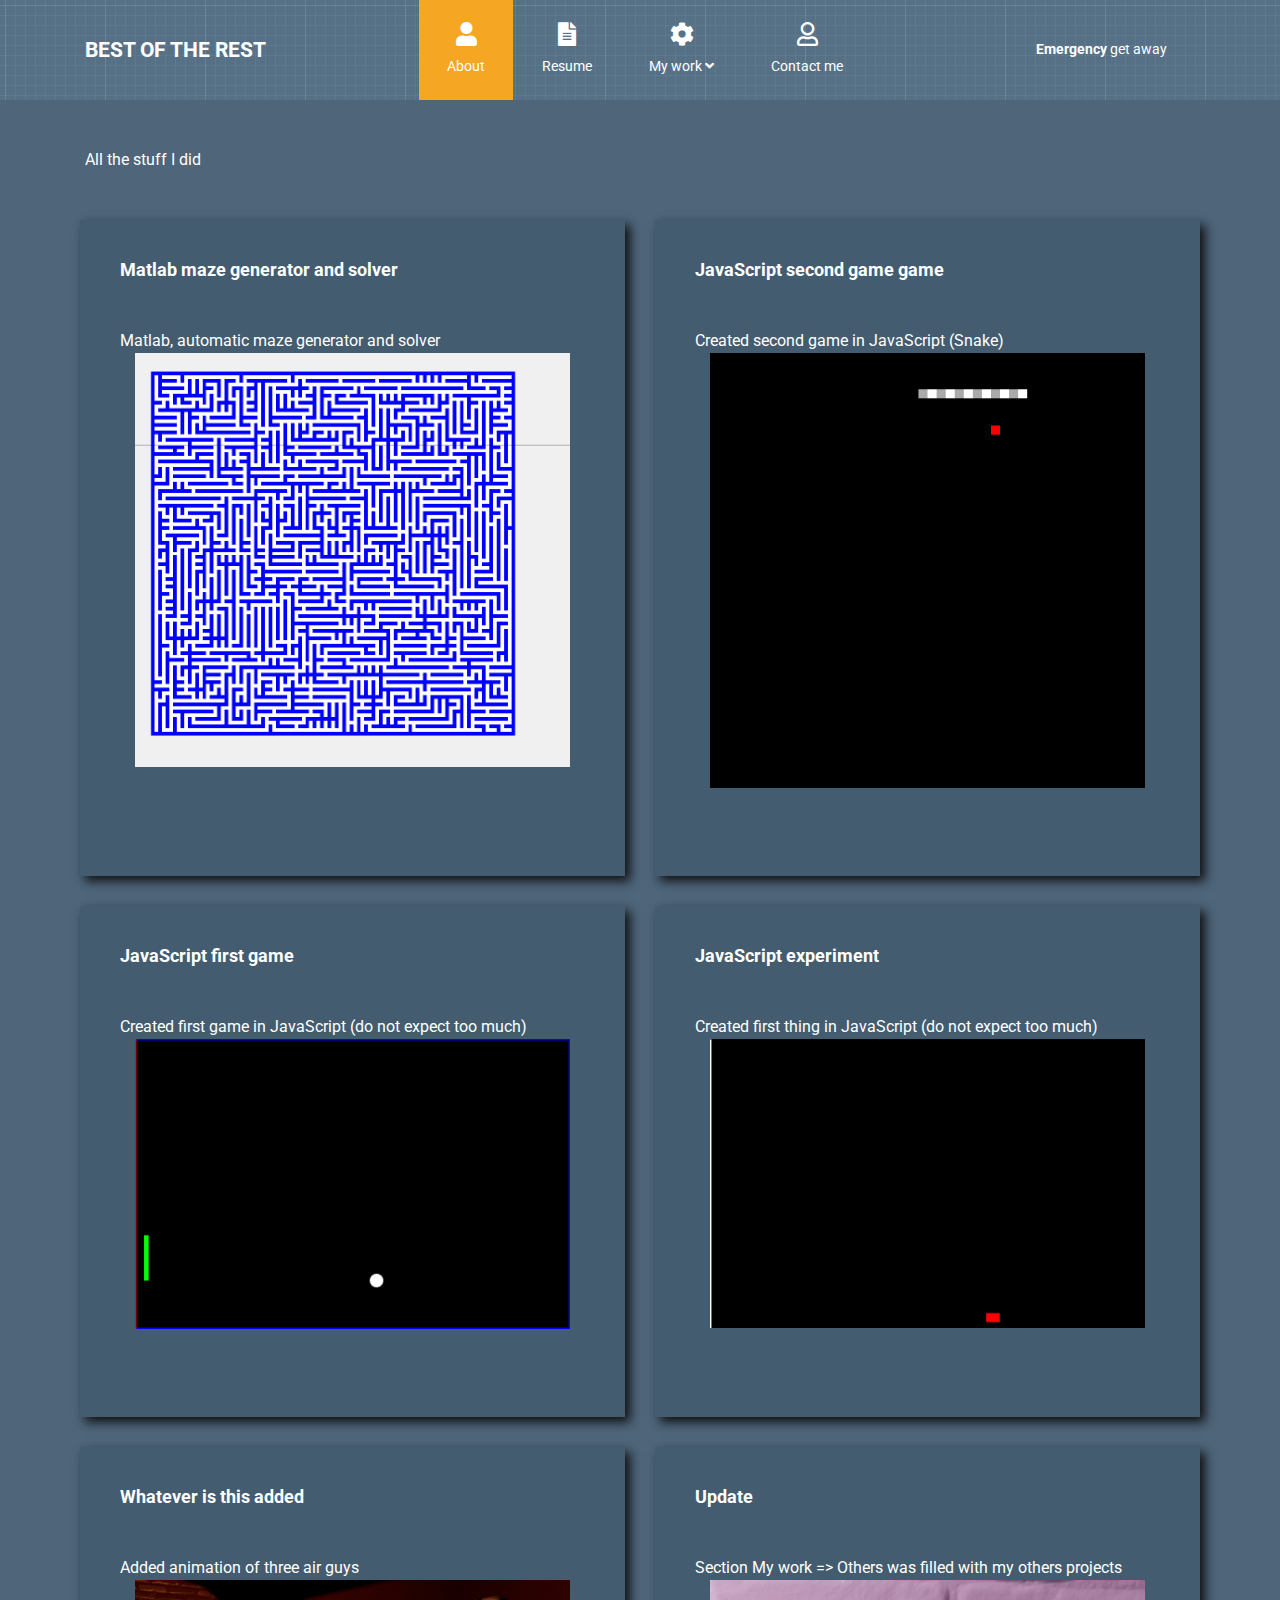
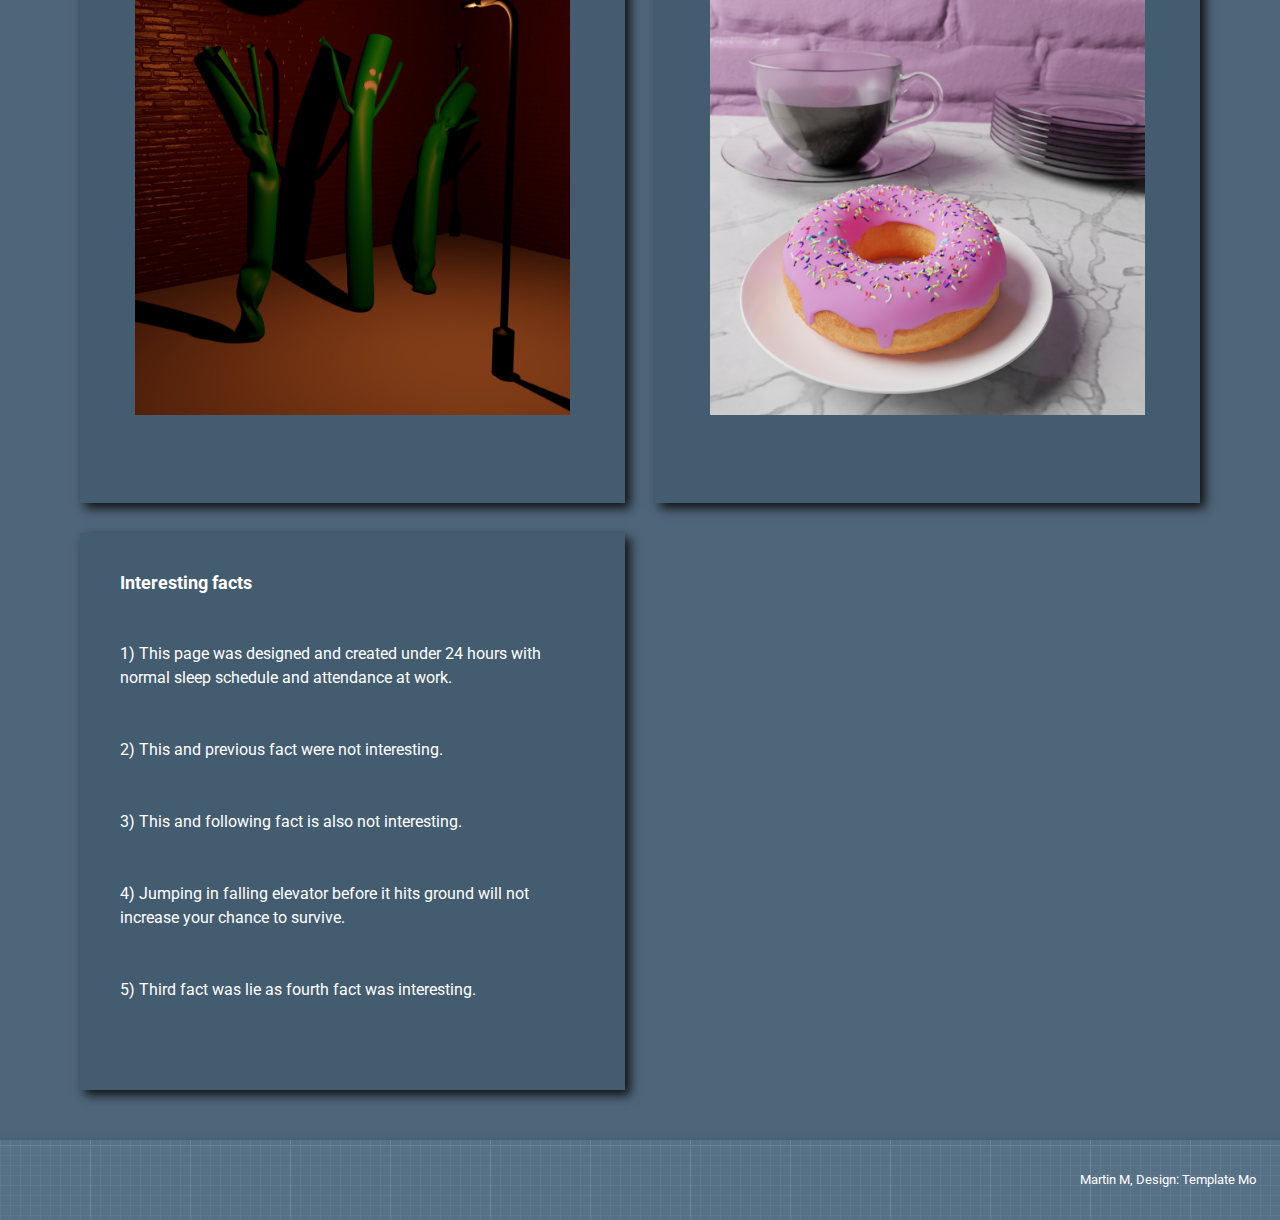
==== commit a448f655: "update of all projects to init commit" ====
--- a/index.html
+++ b/index.html
@@ -87,13 +87,30 @@
                 </div>
             </div>
             <!-- row -->
+            
             <div class="row tm-content-row">
                 <div class="col-sm-12 col-md-12 col-lg-6 col-xl-6 tm-block-col">
                     <div class="tm-bg-primary-dark tm-block tm-block-taller">
-                        <h2 class="tm-block-title">Kiten?</h2>
-                        <div id="pieChartContainer">
-                            <p class="text-white mt-5 mb-5">Kitten!!!<img src="img/kitten.jpg" class="col-lg-12 "></p>
-                        </div>                        
+                        <h2 class="tm-block-title">Matlab maze generator and solver</h2>
+                            <p class="text-white mt-5 mb-5">Matlab, automatic maze generator and solver<a href="pages/maze.html"><img src="img/maze/maze1.png" class="col-lg-12 "></a></p>                      
+                    </div>
+                </div>
+                <div class="col-sm-12 col-md-12 col-lg-6 col-xl-6 tm-block-col">
+                    <div class="tm-bg-primary-dark tm-block tm-block-taller">
+                        <h2 class="tm-block-title">JavaScript second game game</h2>
+                            <p class="text-white mt-5 mb-5">Created second game in JavaScript (Snake)<a href="pages/snake.html"><img src="img/snake/snake.png" class="col-lg-12 "></a></p>                      
+                    </div>
+                </div>
+                <div class="col-sm-12 col-md-12 col-lg-6 col-xl-6 tm-block-col">
+                    <div class="tm-bg-primary-dark tm-block tm-block-taller">
+                        <h2 class="tm-block-title">JavaScript first game</h2>
+                            <p class="text-white mt-5 mb-5">Created first game in JavaScript (do not expect too much)<a href="pages/pong.html"><img src="img/pong/pong.png" class="col-lg-12 "></a></p>                      
+                    </div>
+                </div>
+                <div class="col-sm-12 col-md-12 col-lg-6 col-xl-6 tm-block-col">
+                    <div class="tm-bg-primary-dark tm-block tm-block-taller">
+                        <h2 class="tm-block-title">JavaScript experiment</h2>
+                            <p class="text-white mt-5 mb-5">Created first thing in JavaScript (do not expect too much)<a href="pages/ErsteSteps.html"><img src="img/ErsteStep/tumpPic.png" class="col-lg-12 "></a></p>                      
                     </div>
                 </div>
                 <div class="col-sm-12 col-md-12 col-lg-6 col-xl-6 tm-block-col">
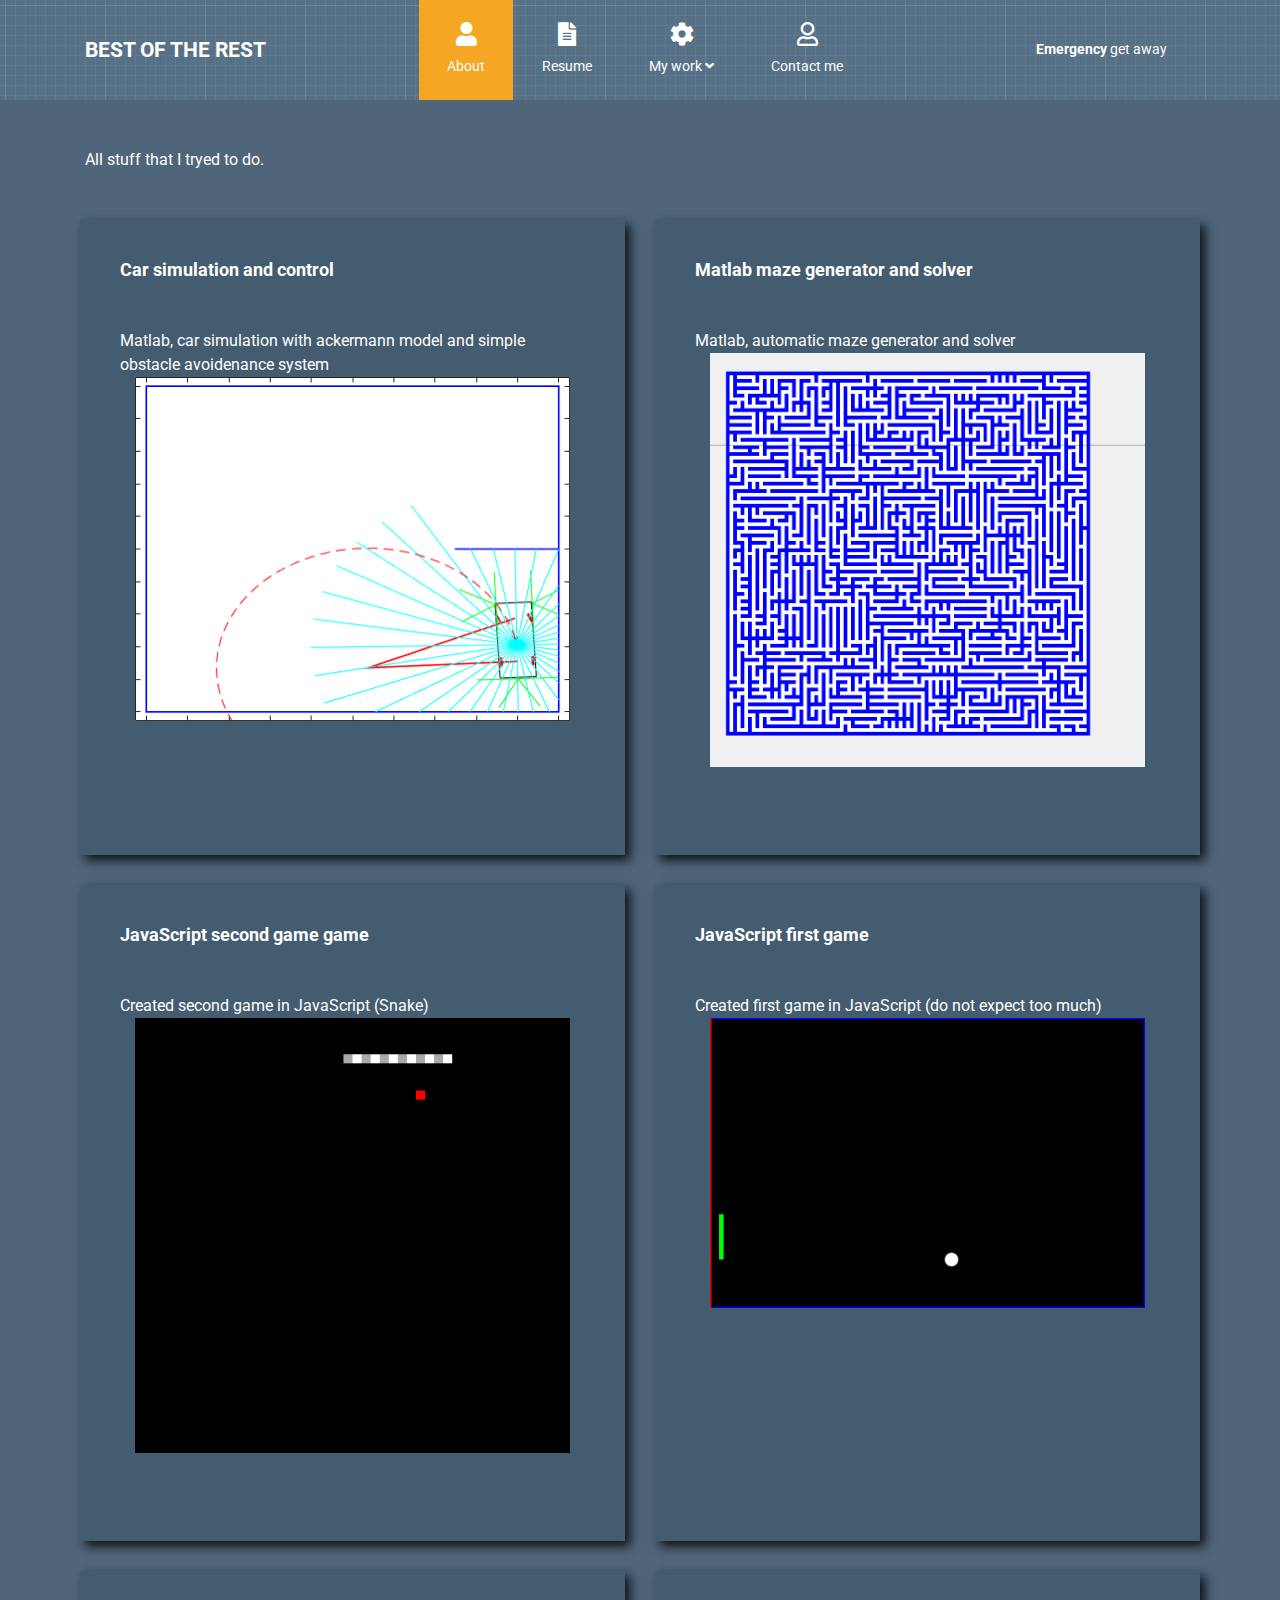
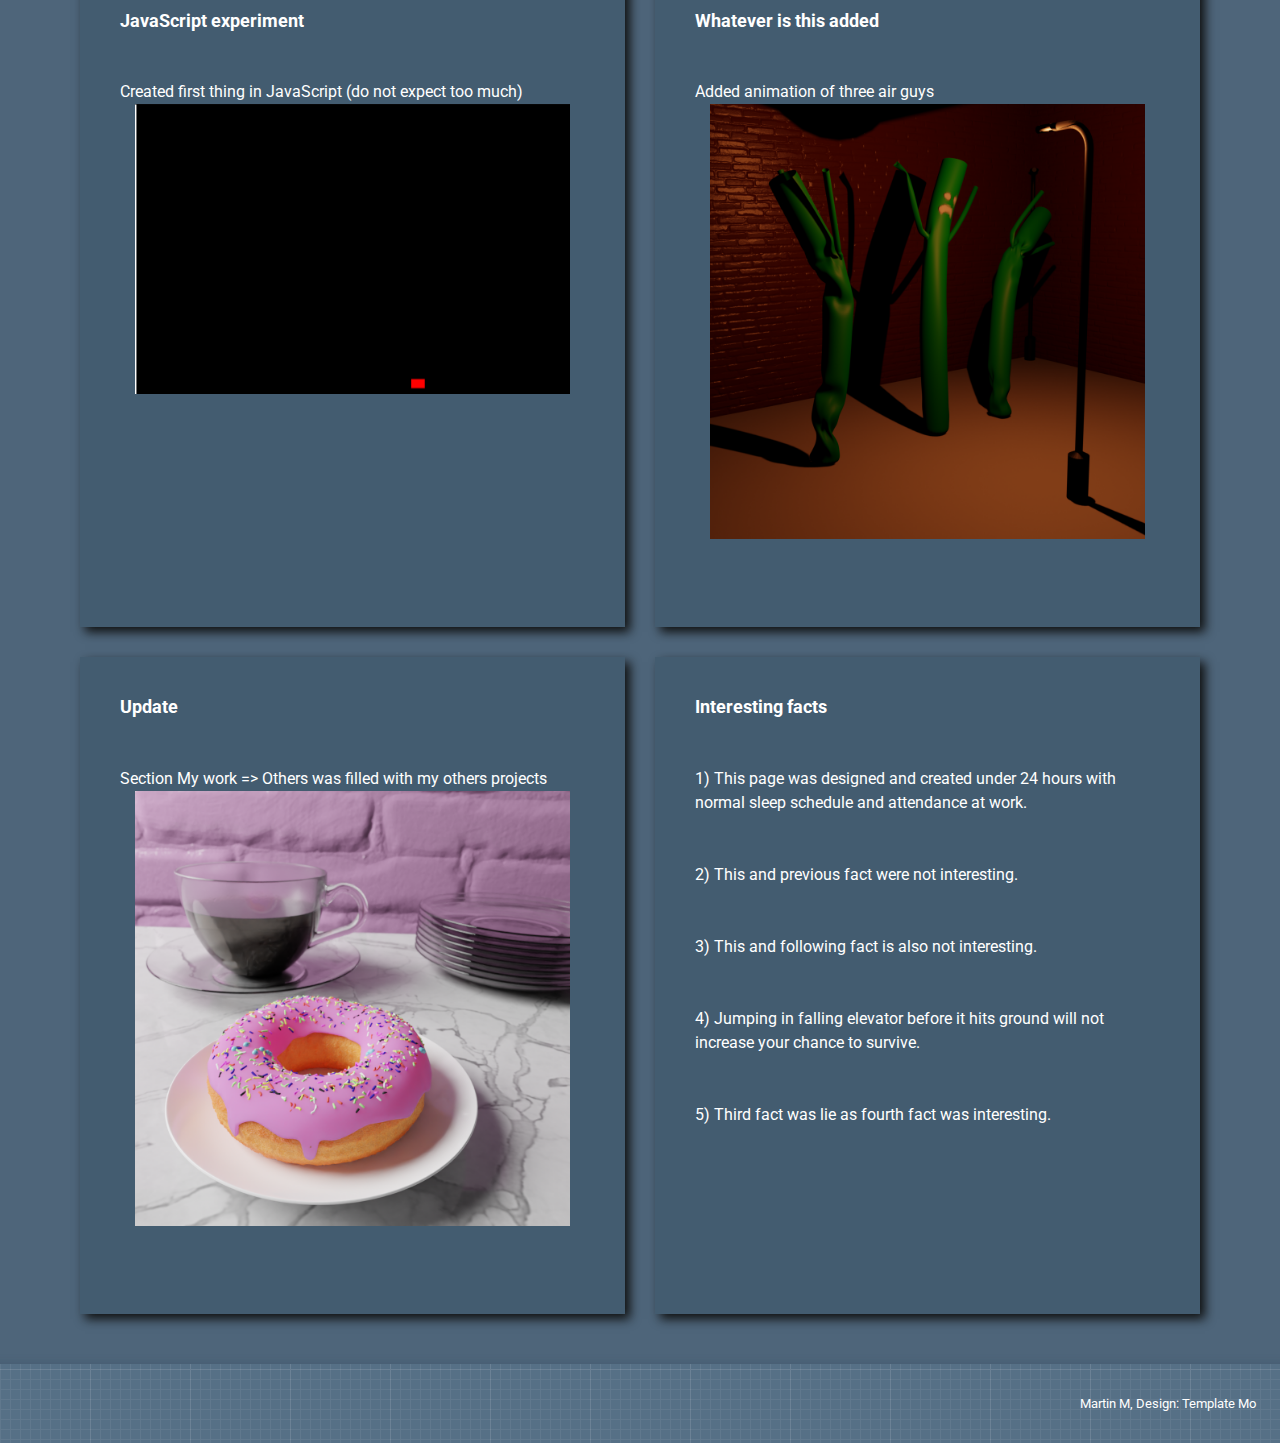
==== commit 2295a69a: "updated resume. added description to projects" ====
--- a/index.html
+++ b/index.html
@@ -83,12 +83,18 @@
         <div class="container">
             <div class="row">
                 <div class="col">
-                    <p class="text-white mt-5 mb-5">All the stuff I did<br></p>
+                    <p class="text-white mt-5 mb-5">All stuff that I tryed to do.<br></p>
                 </div>
             </div>
             <!-- row -->
             
             <div class="row tm-content-row">
+                <div class="col-sm-12 col-md-12 col-lg-6 col-xl-6 tm-block-col">
+                    <div class="tm-bg-primary-dark tm-block tm-block-taller">
+                        <h2 class="tm-block-title">Car simulation and control</h2>
+                            <p class="text-white mt-5 mb-5">Matlab, car simulation with ackermann model and simple obstacle avoidenance system<a href="pages/car.html"><img src="img/car/car1.png" class="col-lg-12 "></a></p>                      
+                    </div>
+                </div>
                 <div class="col-sm-12 col-md-12 col-lg-6 col-xl-6 tm-block-col">
                     <div class="tm-bg-primary-dark tm-block tm-block-taller">
                         <h2 class="tm-block-title">Matlab maze generator and solver</h2>
